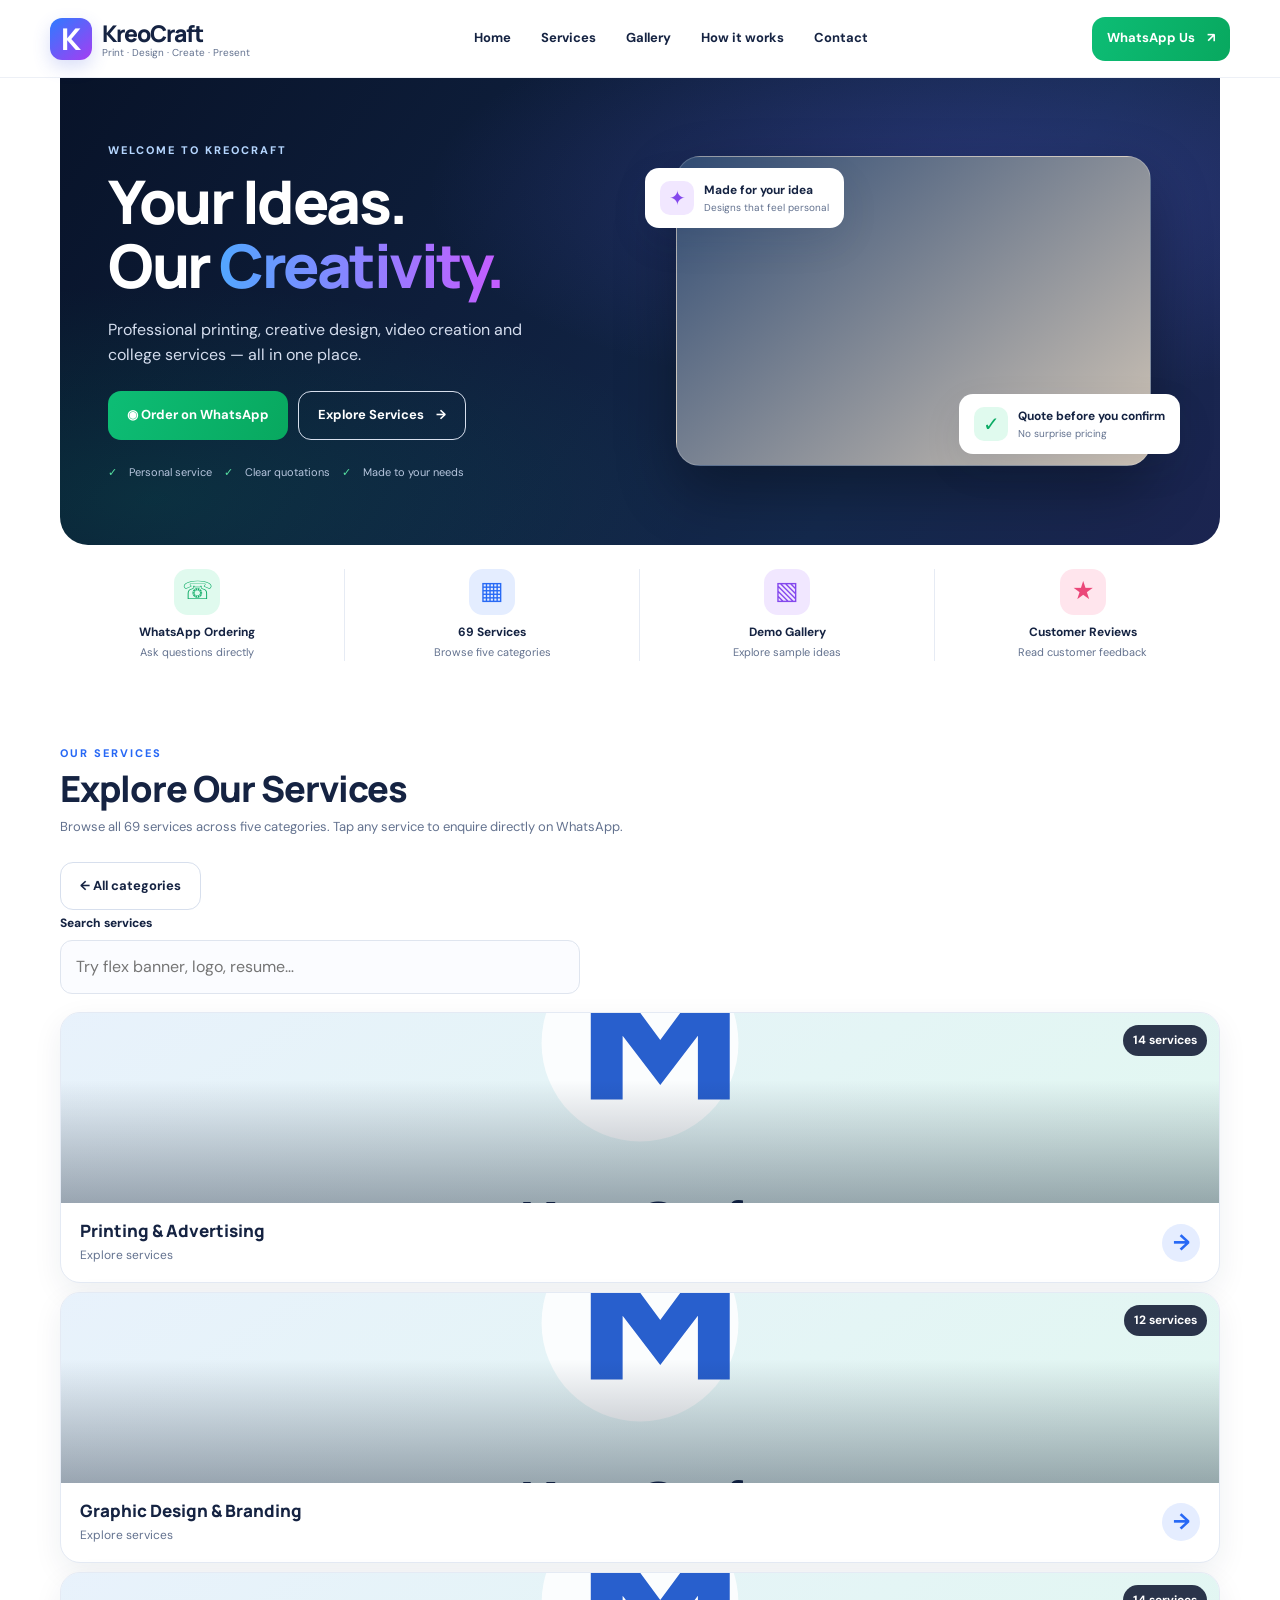
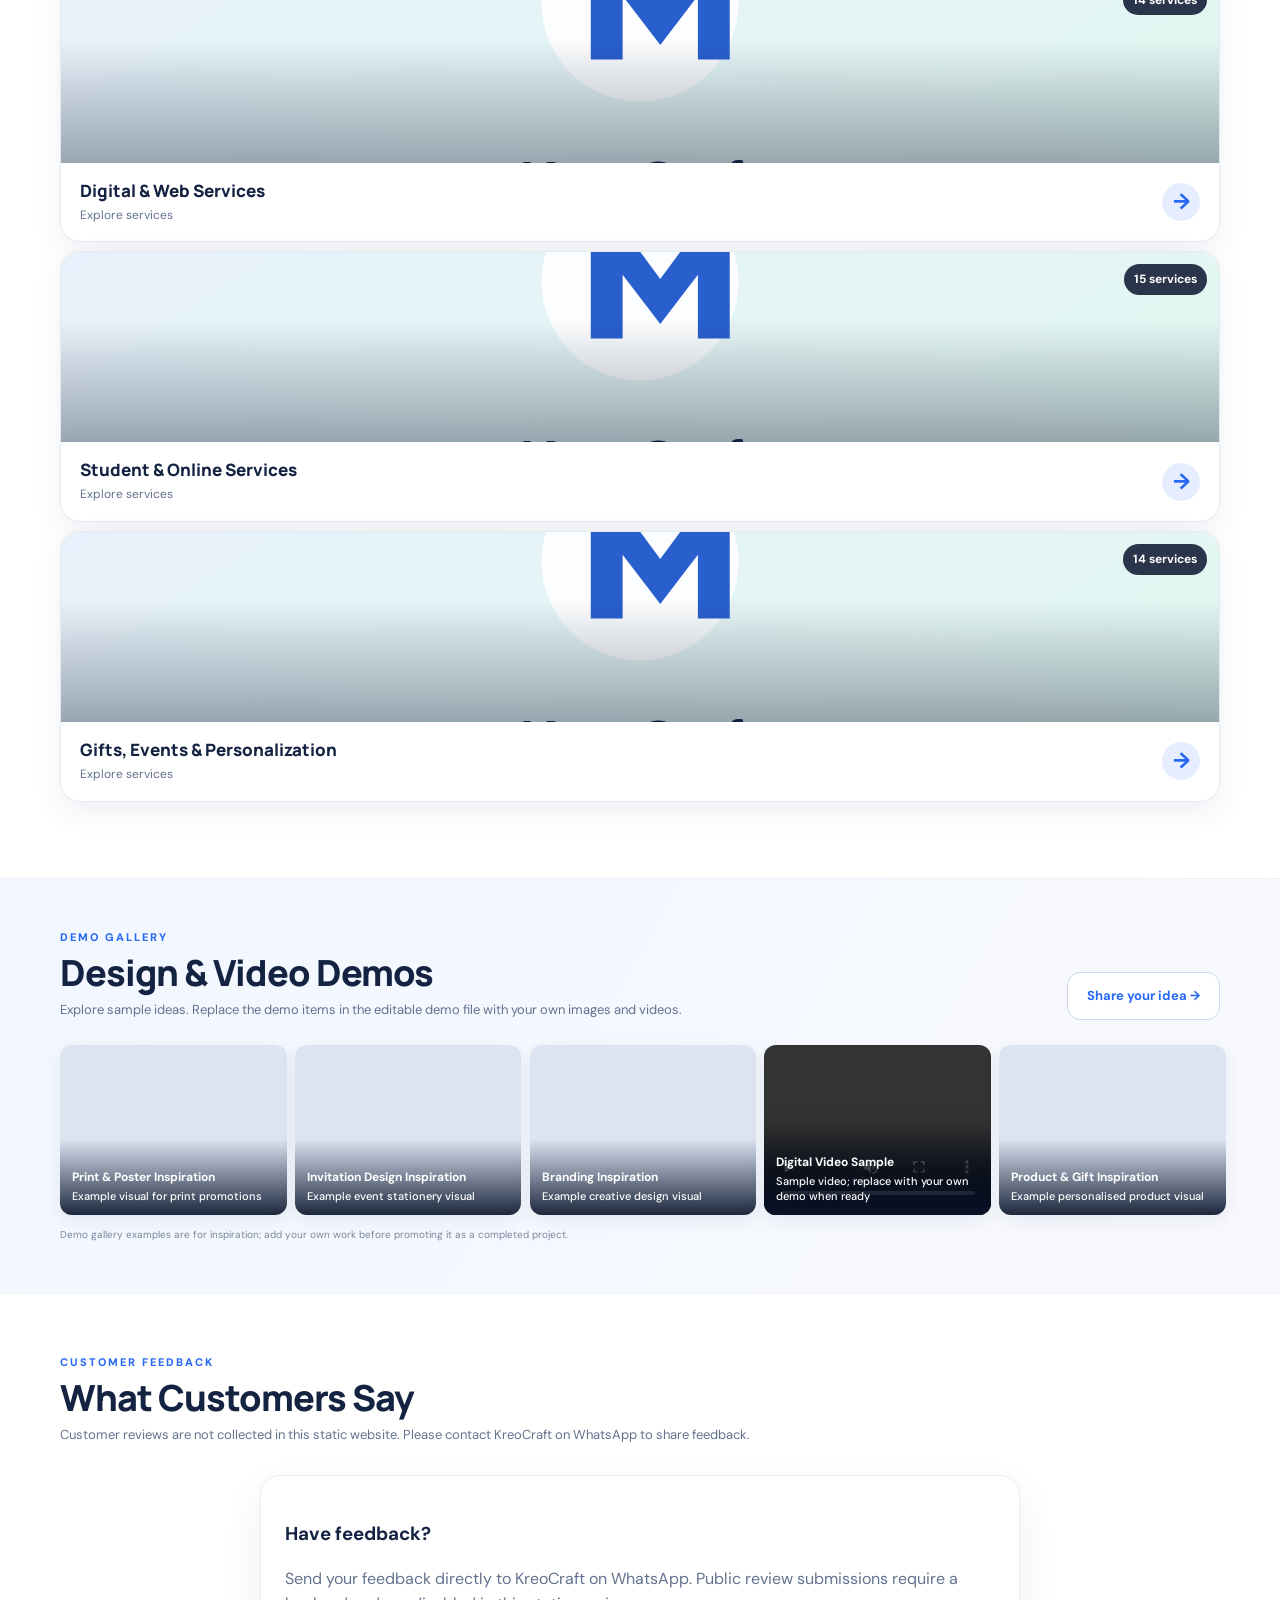
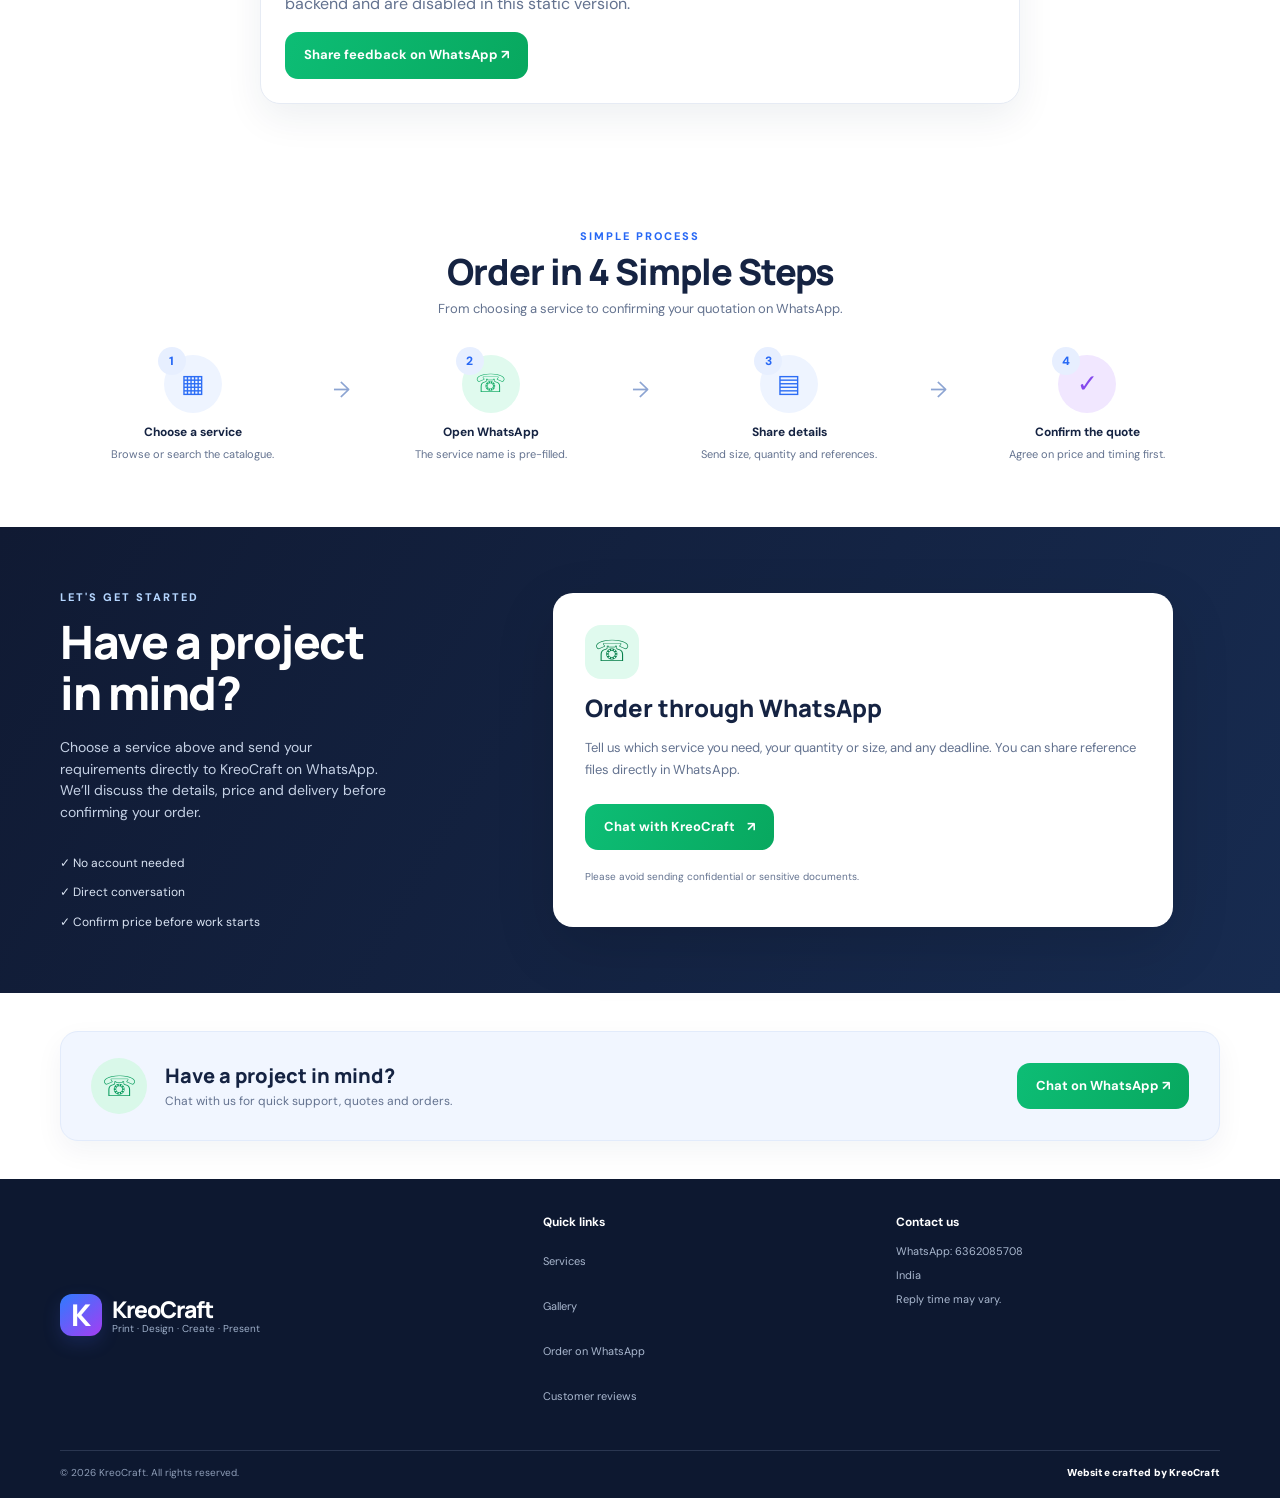
==== index.html @ 9ff2d656 "Add KreoCraft static website" ====
<!doctype html>
<html lang="en">
<head>
  <meta charset="utf-8">
  <meta name="viewport" content="width=device-width, initial-scale=1">
  <meta name="theme-color" content="#101a33">
  <meta name="description" content="KreoCraft — printing, invitation design, college records, binding, presentations and video creation. Request a quotation on WhatsApp.">
  <title>KreoCraft — Print, Design, Create, Present</title>
  <link rel="preconnect" href="https://images.unsplash.com">
  <link rel="stylesheet" href="css/styles.css">
</head>
<body>
  <header class="site-header">
    <a class="brand" href="#home" aria-label="KreoCraft home">
      <span class="brand-mark">K</span><span><strong>KreoCraft</strong><small>Print · Design · Create · Present</small></span>
    </a>
    <button class="menu-toggle" id="menuToggle" aria-label="Toggle navigation">☰</button>
    <nav id="mainNav">
      <a href="#home">Home</a><a href="#services">Services</a><a href="#gallery">Gallery</a><a href="#how">How it works</a><a href="#contact">Contact</a>
    </nav>
    <a class="button button-green header-cta" data-whatsapp href="#">WhatsApp Us <span>↗</span></a>
  </header>

  <main>
    <section class="hero section-wrap" id="home">
      <div class="hero-copy">
        <span class="eyebrow">WELCOME TO KREOCRAFT</span>
        <h1>Your Ideas.<br>Our <span class="gradient-text">Creativity.</span></h1>
        <p>Professional printing, creative design, video creation and college services — all in one place.</p>
        <div class="hero-actions">
          <a class="button button-green" data-whatsapp href="#">◉ Order on WhatsApp</a>
          <a class="button button-outline" href="#services">Explore Services <span>→</span></a>
        </div>
        <div class="hero-proof"><span>✓</span> Personal service <span>✓</span> Clear quotations <span>✓</span> Made to your needs</div>
      </div>
      <div class="hero-visual">
        <div class="hero-image-main"><img src="https://images.unsplash.com/photo-1562654501-a0ccc0fc3fb1?auto=format&fit=crop&w=1100&q=85" alt="Printed marketing materials" onerror="this.style.display='none'"></div>
        <div class="floating-card floating-top"><span class="mini-icon purple">✦</span><span><strong>Made for your idea</strong><small>Designs that feel personal</small></span></div>
        <div class="floating-card floating-bottom"><span class="mini-icon green">✓</span><span><strong>Quote before you confirm</strong><small>No surprise pricing</small></span></div>
      </div>
    </section>

    <section class="feature-strip">
      <a href="#order"><span class="feature-icon green">☏</span><strong>WhatsApp Ordering</strong><small>Ask questions directly</small></a>
      <a href="#services"><span class="feature-icon blue">▦</span><strong>69 Services</strong><small>Browse five categories</small></a>
      <a href="#gallery"><span class="feature-icon purple">▧</span><strong>Demo Gallery</strong><small>Explore sample ideas</small></a>
      <a href="#reviews"><span class="feature-icon pink">★</span><strong>Customer Reviews</strong><small>Read customer feedback</small></a>
    </section>

    <section class="section section-wrap" id="services">
      <div class="section-heading">
        <div><span class="eyebrow blue-text">OUR SERVICES</span><h2>Explore Our Services</h2><p>Browse all 69 services across five categories. Tap any service to enquire directly on WhatsApp.</p></div>
      </div>
      <div class="catalogue-tools">
        <label class="catalogue-search-label" for="catalogueSearch">Search services</label>
        <input id="catalogueSearch" class="catalogue-search" type="search" placeholder="Try flex banner, logo, resume…" autocomplete="off">
      </div>
      <div id="catalogueCategories" class="catalogue-categories" aria-label="Filter by category"></div>
      <p id="catalogueCount" class="catalogue-count" aria-live="polite"></p>
      <div class="service-grid" id="serviceGrid"><p class="muted">Loading services…</p></div>
    </section>

    <section class="gallery-section" id="gallery">
      <div class="section section-wrap">
        <div class="section-heading">
          <div><span class="eyebrow blue-text">DEMO GALLERY</span><h2>Design & Video Demos</h2><p>Explore sample ideas. Replace the demo items in the editable demo file with your own images and videos.</p></div>
          <a class="button button-light" href="#contact">Share your idea →</a>
        </div>
        <div class="gallery-grid" id="dynamicGallery"><p class="muted">Loading portfolio…</p></div>
        <p class="gallery-note" id="galleryNote">Demo gallery examples are for inspiration; add your own work before promoting it as a completed project.</p>
      </div>
    </section>

    <section class="section section-wrap" id="reviews"><div class="section-heading"><div><span class="eyebrow blue-text">CUSTOMER FEEDBACK</span><h2>What Customers Say</h2><p>Customer reviews are not collected in this static website. Please contact KreoCraft on WhatsApp to share feedback.</p></div></div><div class="panel" style="max-width:760px;margin:30px auto 0;padding:24px"><h3>Have feedback?</h3><p class="muted">Send your feedback directly to KreoCraft on WhatsApp. Public review submissions require a backend and are disabled in this static version.</p><a class="button button-green" data-whatsapp href="#">Share feedback on WhatsApp ↗</a></div></section>

    <section class="section section-wrap" id="how">
      <div class="center-heading"><span class="eyebrow blue-text">SIMPLE PROCESS</span><h2>Order in 4 Simple Steps</h2><p>From choosing a service to confirming your quotation on WhatsApp.</p></div>
      <div class="steps-grid">
        <div class="step"><span>1</span><div class="step-icon">▦</div><h3>Choose a service</h3><p>Browse or search the catalogue.</p></div>
        <div class="step-arrow">→</div>
        <div class="step"><span>2</span><div class="step-icon green">☏</div><h3>Open WhatsApp</h3><p>The service name is pre-filled.</p></div>
        <div class="step-arrow">→</div>
        <div class="step"><span>3</span><div class="step-icon">▤</div><h3>Share details</h3><p>Send size, quantity and references.</p></div>
        <div class="step-arrow">→</div>
        <div class="step"><span>4</span><div class="step-icon purple">✓</div><h3>Confirm the quote</h3><p>Agree on price and timing first.</p></div>
      </div>
    </section>

    <section class="order-section" id="order">
      <div class="section section-wrap order-layout whatsapp-first-layout">
        <div class="order-intro"><span class="eyebrow">LET'S GET STARTED</span><h2>Have a project<br>in mind?</h2><p>Choose a service above and send your requirements directly to KreoCraft on WhatsApp. We’ll discuss the details, price and delivery before confirming your order.</p><div class="order-points"><span>✓ No account needed</span><span>✓ Direct conversation</span><span>✓ Confirm price before work starts</span></div></div>
        <div class="whatsapp-order-panel"><div class="whatsapp-order-icon">☏</div><h3>Order through WhatsApp</h3><p>Tell us which service you need, your quantity or size, and any deadline. You can share reference files directly in WhatsApp.</p><a class="button button-green" data-whatsapp href="#">Chat with KreoCraft <span>↗</span></a><p class="small-note">Please avoid sending confidential or sensitive documents.</p></div>
      </div>
    </section>

    <section class="contact-banner section-wrap" id="contact">
      <div class="contact-mark">☏</div><div><h2>Have a project in mind?</h2><p>Chat with us for quick support, quotes and orders.</p></div><a class="button button-green" data-whatsapp href="#">Chat on WhatsApp ↗</a>
    </section>
  </main>

  <footer class="site-footer">
    <div class="footer-main section-wrap">
      <a class="brand brand-footer" href="#home"><span class="brand-mark">K</span><span><strong>KreoCraft</strong><small>Print · Design · Create · Present</small></span></a>
      <div><strong>Quick links</strong><a href="#services">Services</a><a href="#gallery">Gallery</a><a href="#order">Order on WhatsApp</a><a href="#reviews">Customer reviews</a></div>
      <div><strong>Contact us</strong><span>WhatsApp: <span id="footerPhone">6362085708</span></span><span>India</span><span>Reply time may vary.</span></div>
    </div>
    <div class="footer-bottom section-wrap"><span>© <span id="year"></span> KreoCraft. All rights reserved.</span><strong class="crafted-brand">Website crafted by KreoCraft</strong></div>
  </footer>
  <script src="js/catalogue-data.js"></script>
  <script src="js/demo-data.js"></script>
  <script src="js/catalogue.js"></script>
  <script src="js/main.js"></script>
</body>
</html>
---- css/styles.css ----
@import url('https://fonts.googleapis.com/css2?family=DM+Sans:wght@400;500;600;700&family=Manrope:wght@400;500;600;700;800&display=swap');
:root{--navy:#101a33;--navy2:#172747;--ink:#152342;--muted:#63728f;--blue:#2768f5;--line:#e6ebf4;--green:#08b66c;--bg:#f6f8fc;--white:#fff;--radius:20px;--shadow:0 12px 36px rgba(21,40,76,.08)}
*{box-sizing:border-box}html{scroll-behavior:smooth;scroll-padding-top:90px}body{margin:0;font-family:"DM Sans",sans-serif;color:var(--ink);background:#fff;line-height:1.55}img{max-width:100%;display:block}a{color:inherit;text-decoration:none}button,input,textarea,select{font:inherit}.section-wrap{width:min(1180px,calc(100% - 48px));margin-inline:auto}.site-header{height:78px;padding:0 max(24px,calc((100vw - 1180px)/2));display:flex;align-items:center;justify-content:space-between;gap:26px;background:#fff;position:sticky;top:0;z-index:50;border-bottom:1px solid #edf0f6}.brand{display:flex;align-items:center;gap:10px;min-width:max-content}.brand-mark{display:grid;place-items:center;width:42px;height:42px;border-radius:12px;background:linear-gradient(140deg,#2e7bff,#a53df2);font:800 30px Manrope,sans-serif;color:white}.brand strong{display:block;font:800 23px Manrope,sans-serif;letter-spacing:-1px}.brand small{display:block;color:var(--muted);font-size:10px;margin-top:-4px}.site-header nav{display:flex;gap:30px;font-size:13px;font-weight:700}.site-header nav a:hover,.text-link:hover{color:var(--blue)}.menu-toggle{display:none;background:none;border:0;font-size:25px}.button{border:0;border-radius:12px;display:inline-flex;align-items:center;justify-content:center;gap:12px;padding:13px 19px;font-size:13px;font-weight:700;cursor:pointer;transition:transform .18s,box-shadow .18s}.button:hover{transform:translateY(-2px);box-shadow:0 8px 20px #101a331b}.button-green{color:#fff;background:linear-gradient(110deg,#0dbd75,#08a85f)}.button-outline{color:white;border:1px solid #d7dfed;background:transparent}.button-light{border:1px solid #cdd8f0;background:white;color:var(--blue)}.header-cta{padding:10px 15px}.hero{min-height:440px;background:radial-gradient(ellipse at 80% 30%,#253b68 0,transparent 48%),linear-gradient(115deg,#0b162e,#122446);color:white;border-radius:0 0 24px 24px;display:grid;grid-template-columns:1fr 1fr;align-items:center;gap:30px;padding:58px 42px;overflow:hidden}.eyebrow{display:block;font-size:11px;letter-spacing:2px;font-weight:800;color:#b5d6ff;margin-bottom:10px}.hero h1{font:800 clamp(38px,4.7vw,61px)/1.07 Manrope,sans-serif;letter-spacing:-2.5px;margin:0 0 20px}.gradient-text{background:linear-gradient(90deg,#52a7ff,#c65cff);-webkit-background-clip:text;background-clip:text;color:transparent}.hero-copy>p{font-size:16px;color:#d5deef;max-width:460px;margin:0 0 24px}.hero-actions{display:flex;gap:10px;flex-wrap:wrap}.hero-proof{margin-top:24px;color:#b7c6de;font-size:11px;display:flex;gap:12px;flex-wrap:wrap}.hero-proof span{color:#57e2a2}.hero-visual{position:relative;min-height:300px;display:flex;align-items:center;justify-content:center}.hero-image-main{width:92%;height:310px;overflow:hidden;border-radius:24px;transform:rotate(2deg);border:7px solid #ffffff18;box-shadow:0 28px 55px #0005;background:linear-gradient(140deg,#304b73,#d2c6b7)}.hero-image-main img{width:100%;height:100%;object-fit:cover}.floating-card{position:absolute;display:flex;align-items:center;gap:10px;background:white;color:var(--ink);padding:13px 15px;border-radius:14px;box-shadow:var(--shadow);font-size:12px}.floating-card strong,.floating-card small{display:block}.floating-card small{font-size:10px;color:var(--muted)}.floating-top{top:12px;left:-10px}.floating-bottom{bottom:12px;right:-8px}.mini-icon{width:34px;height:34px;border-radius:10px;display:grid;place-items:center;font-size:20px}.purple{background:#f1e7ff;color:#8448ed}.green{background:#e0faee;color:#0aab64}.blue{background:#e4edff;color:#286af5}.pink{background:#ffe5ed;color:#eb4779}.orange{background:#fff0df;color:#e9812c}.feature-strip{width:min(1180px,calc(100% - 48px));margin:0 auto;padding:24px 0;display:grid;grid-template-columns:repeat(5,1fr);gap:0}.feature-strip>a{display:flex;align-items:center;flex-direction:column;text-align:center;padding:0 12px;border-right:1px solid var(--line)}.feature-strip>a:last-child{border:0}.feature-icon{width:46px;height:46px;border-radius:14px;display:grid;place-items:center;font-size:25px;margin-bottom:8px}.feature-icon.green{background:#e0faee}.feature-icon.blue{background:#e4edff}.feature-icon.purple{background:#f1e7ff}.feature-icon.pink{background:#ffe5ed}.feature-icon.orange{background:#fff0df}.feature-strip strong{font-size:12px}.feature-strip small{font-size:11px;color:var(--muted);margin-top:3px}.section{padding-top:60px;padding-bottom:64px}.section-heading{display:flex;justify-content:space-between;align-items:end;gap:20px;margin-bottom:25px}.section-heading h2,.center-heading h2{font:800 clamp(27px,3vw,36px)/1.15 Manrope,sans-serif;letter-spacing:-1px;margin:0 0 7px}.section-heading p,.center-heading p{color:var(--muted);font-size:13px;margin:0}.blue-text{color:var(--blue);margin-bottom:6px}.text-link{font-size:12px;font-weight:800;color:var(--blue);white-space:nowrap;padding-bottom:4px}.service-grid{display:grid;grid-template-columns:repeat(4,1fr);gap:18px}.service-card{border:1px solid #edf0f7;border-radius:16px;overflow:hidden;background:white;box-shadow:0 8px 24px #1b31550a;transition:transform .2s,box-shadow .2s}.service-card:hover{transform:translateY(-4px);box-shadow:var(--shadow)}.service-card>img{height:155px;width:100%;object-fit:cover;background:#e8edf7}.service-card-body{padding:0 17px 18px;position:relative}.round-icon{width:39px;height:39px;border-radius:50%;display:grid;place-items:center;border:4px solid white;margin-top:-20px;position:relative;font-size:18px}.round-icon.green{background:#e0faee}.round-icon.purple{background:#f1e7ff}.round-icon.blue{background:#e4edff}.round-icon.pink{background:#ffe5ed}.service-card h3{font:800 15px Manrope,sans-serif;margin:8px 0}.service-card p{font-size:12px;color:var(--muted);min-height:56px;margin:0 0 10px}.card-link{padding:0;background:none;border:0;color:var(--blue);font-size:12px;font-weight:800;cursor:pointer}.gallery-section{background:linear-gradient(120deg,#f2f7ff,#f8f9fe);border-block:1px solid #edf2fa}.gallery-section .section{padding-top:50px;padding-bottom:50px}.gallery-grid{display:grid;grid-template-columns:repeat(5,1fr);gap:14px}.gallery-grid figure{margin:0;position:relative;height:150px;border-radius:12px;overflow:hidden;background:#dce4f2}.gallery-grid img{width:100%;height:100%;object-fit:cover;transition:transform .3s}.gallery-grid figure:hover img{transform:scale(1.06)}.gallery-grid figcaption{position:absolute;bottom:0;left:0;right:0;color:white;padding:24px 12px 10px;font-size:12px;font-weight:700;background:linear-gradient(transparent,#09142be8)}.gallery-note{font-size:10px;color:#7b879d;margin:12px 0 0}.center-heading{text-align:center;margin-bottom:36px}.steps-grid{display:flex;align-items:flex-start;justify-content:space-between;gap:8px}.step{flex:1;position:relative;text-align:center;padding:0 4px}.step>span{position:absolute;top:-8px;left:calc(50% - 35px);background:#e7efff;color:var(--blue);font-weight:800;font-size:12px;border-radius:50%;width:28px;height:28px;display:grid;place-items:center}.step-icon{margin:0 auto 10px;width:58px;height:58px;border-radius:50%;display:grid;place-items:center;background:#eef4ff;color:#2c6df5;font-size:25px}.step-icon.green{background:#e0faee;color:#08a85f}.step-icon.purple{background:#f1e7ff;color:#8448ed}.step h3{font-size:12px;margin:0 0 4px}.step p{font-size:11px;color:var(--muted);margin:0}.step-arrow{padding-top:18px;color:#8ca4d2;font-size:22px}.order-section{background:linear-gradient(120deg,#101a33,#172b50);color:white}.order-layout{display:grid;grid-template-columns:.8fr 1.2fr;gap:48px;align-items:start;padding-top:62px;padding-bottom:62px}.order-intro{position:sticky;top:110px}.order-intro h2{font:800 clamp(32px,4vw,46px)/1.12 Manrope,sans-serif;letter-spacing:-1.5px;margin:0 0 18px}.order-intro>p{color:#c5d1e5;font-size:14px;max-width:340px}.order-points{display:grid;gap:11px;margin-top:30px;color:#dbe5f4;font-size:12px}.order-points span: first-letter{color:#51e0a0}.quote-form{background:white;color:var(--ink);border-radius:20px;padding:28px;box-shadow:0 20px 60px #0002}.form-title h3{font:800 22px Manrope,sans-serif;margin:0 0 4px}.form-title p{font-size:11px;color:var(--muted);margin:0 0 20px}.form-grid{display:grid;grid-template-columns:1fr 1fr;gap:14px}.form-grid label{display:flex;flex-direction:column;gap:6px;font-size:11px;font-weight:700}.form-grid label.full{grid-column:1/-1}.form-grid input,.form-grid textarea,.form-grid select{width:100%;min-width:0;border:1px solid #dfe5ef;border-radius:9px;padding:11px 12px;background:#fbfcff;color:var(--ink);font-size:12px;outline:none}.form-grid input:focus,.form-grid textarea:focus,.form-grid select:focus{border-color:#5d8eff;box-shadow:0 0 0 3px #2d6cf51a}.form-grid textarea{resize:vertical}.upload-box{border:1px dashed #cbd5e5;border-radius:10px;padding:12px;background:#f9fbff}.upload-box input{border:0;padding:6px 0;background:transparent}.upload-box small,.file-name{font-size:10px;color:var(--muted);font-weight:400}.form-privacy{font-size:10px;color:#77849a;margin:14px 0}.form-message{font-size:12px;margin:8px 0;color:#b42318}.form-message.success{color:#07804b}.submit-button{width:100%;margin-top:4px}.contact-banner{display:flex;align-items:center;gap:18px;margin-top:38px;margin-bottom:38px;padding:26px 30px;background:#f1f6ff;border:1px solid #e2ebfb;border-radius:18px}.contact-mark{width:56px;height:56px;border-radius:50%;display:grid;place-items:center;background:#d9f8e9;color:#079b5c;font-size:28px}.contact-banner>div:nth-child(2){flex:1}.contact-banner h2{font:800 20px Manrope,sans-serif;margin:0 0 3px}.contact-banner p{font-size:12px;color:var(--muted);margin:0}.site-footer{background:#0d1830;color:#dce5f5}.footer-main{padding:34px 0;display:grid;grid-template-columns:1.4fr 1fr 1fr;gap:30px}.brand-footer strong{color:white}.brand-footer small{color:#9fb0ca}.footer-main>div{display:flex;flex-direction:column;gap:7px;font-size:11px;color:#aab8cf}.footer-main>div strong{font-size:12px;color:white;margin-bottom:4px}.footer-main a:hover{color:white}.footer-bottom{border-top:1px solid #2a3650;padding:14px 0 18px;display:flex;justify-content:space-between;gap:20px;font-size:10px;color:#8e9db7}
/* tracking and admin pages */
.subpage{min-height:100vh;background:var(--bg)}.subpage-header{background:var(--navy);color:white;padding:22px 0}.subpage-header .section-wrap{display:flex;align-items:center;justify-content:space-between;gap:20px}.subpage-main{padding:48px 0}.panel{background:white;border:1px solid var(--line);border-radius:16px;padding:24px;box-shadow:var(--shadow)}.panel h1,.panel h2{font-family:Manrope,sans-serif;margin-top:0}.narrow{max-width:680px;margin-inline:auto}.status-pill{display:inline-block;border-radius:99px;background:#e8efff;color:#265dd5;padding:5px 10px;font-size:11px;font-weight:800}.result-grid{display:grid;grid-template-columns:1fr 1fr;gap:12px;margin-top:20px}.result-item{background:#f7f9fd;border-radius:10px;padding:13px}.result-item small{display:block;color:var(--muted);font-size:10px}.result-item strong{font-size:13px;overflow-wrap:anywhere}.admin-layout{display:grid;grid-template-columns:1fr;gap:20px}.admin-login{max-width:440px;margin:50px auto}.admin-toolbar{display:flex;justify-content:space-between;align-items:center;gap:12px;flex-wrap:wrap}.table-wrap{overflow:auto}table{border-collapse:collapse;width:100%;min-width:850px;font-size:12px}th,td{text-align:left;border-bottom:1px solid var(--line);padding:12px 10px;vertical-align:top}th{background:#f8faff;font-size:10px;text-transform:uppercase;letter-spacing:.5px;color:#5c6a83}td input,td select,td textarea{width:100%;min-width:110px;padding:7px;border:1px solid var(--line);border-radius:7px;font-size:11px}td .button{padding:7px 10px;font-size:10px}.muted{color:var(--muted)}.error-text{color:#b42318;font-size:12px}.success-text{color:#07804b;font-size:12px}
@media(max-width:950px){.site-header{padding:0 24px}.site-header nav{gap:15px}.header-cta{display:none}.hero{padding:48px 30px;grid-template-columns:1fr 1fr}.service-grid{grid-template-columns:repeat(2,1fr)}.service-card>img{height:190px}.gallery-grid{grid-template-columns:repeat(3,1fr)}.gallery-grid figure{height:160px}.order-layout{gap:25px}.steps-grid{flex-wrap:wrap}.step{min-width:28%;margin-bottom:18px}.step-arrow{display:none}}
@media(max-width:650px){.section-wrap,.feature-strip{width:min(100% - 32px,520px)}.site-header{height:68px;padding:0 16px;gap:12px}.brand-mark{width:36px;height:36px;font-size:25px}.brand strong{font-size:20px}.brand small{font-size:9px}.menu-toggle{display:block;margin-left:auto;color:var(--ink)}.site-header nav{display:none;position:absolute;top:68px;left:0;right:0;background:white;box-shadow:0 12px 20px #14233b12;padding:18px 22px;flex-direction:column;gap:16px}.site-header nav.open{display:flex}.hero{width:100%;border-radius:0;padding:38px 22px 30px;grid-template-columns:1fr;gap:20px}.hero h1{font-size:43px}.hero-copy>p{font-size:14px}.hero-visual{min-height:240px}.hero-image-main{height:225px;width:94%}.floating-top{left:-3px;top:2px}.floating-bottom{right:-2px;bottom:0}.floating-card{padding:9px 11px}.feature-strip{grid-template-columns:repeat(2,1fr);gap:18px 0;padding:24px 0}.feature-strip>a{border:0;padding:0 5px}.feature-strip>a:last-child{grid-column:1/-1}.section{padding-top:42px;padding-bottom:44px}.section-heading{align-items:flex-start}.section-heading h2,.center-heading h2{font-size:28px}.section-heading .button,.section-heading .text-link{font-size:10px;padding:9px}.service-grid{grid-template-columns:1fr 1fr;gap:11px}.service-card>img{height:125px}.service-card-body{padding:0 12px 14px}.service-card h3{font-size:13px}.service-card p{font-size:11px;min-height:72px}.gallery-section .section{padding:40px 0}.gallery-grid{grid-template-columns:repeat(2,1fr);gap:10px}.gallery-grid figure{height:135px}.gallery-grid figure:last-child{grid-column:1/-1}.steps-grid{display:grid;grid-template-columns:1fr 1fr;gap:22px}.step{min-width:0}.step-arrow{display:none}.center-heading{margin-bottom:25px}.order-layout{grid-template-columns:1fr;padding-top:42px;padding-bottom:42px}.order-intro{position:static}.order-intro h2{font-size:35px}.quote-form{padding:20px 16px}.form-grid{grid-template-columns:1fr;gap:12px}.form-grid label.full{grid-column:auto}.contact-banner{width:calc(100% - 32px);padding:20px;gap:12px;flex-wrap:wrap}.contact-banner h2{font-size:17px}.contact-banner .button{width:100%}.contact-mark{width:44px;height:44px}.footer-main{grid-template-columns:1fr 1fr;gap:24px}.footer-main .brand{grid-column:1/-1}.footer-bottom{flex-direction:column;gap:5px}.result-grid{grid-template-columns:1fr}.subpage-main{padding:25px 0}.panel{padding:18px}}

/* Dynamic service builder */
.service-placeholder{height:190px;display:grid;place-items:center;background:linear-gradient(135deg,#eaf0ff,#e0faee);color:#2c6df5;font-weight:800;font-size:24px}.service-price{font-weight:800;color:#087f50!important}.custom-field-row input,.custom-field-row select{width:100%;min-width:0;border:1px solid var(--line);border-radius:8px;padding:9px;background:#fbfcff;color:var(--ink);font-size:12px}.custom-field-row label{display:flex;flex-direction:column;gap:5px;font-size:11px;font-weight:700}.custom-field-row label input[type=checkbox]{width:auto}
@media(max-width:850px){#servicesPanel .admin-layout{grid-template-columns:1fr!important}}

/* KreoCraft mobile-first visual polish (overrides) */
:root{--radius:18px;--shadow:0 14px 38px rgba(21,40,76,.09)}
html{scroll-padding-top:78px;-webkit-text-size-adjust:100%}
body{overflow-x:hidden;-webkit-font-smoothing:antialiased;text-rendering:optimizeLegibility}
button,a,input,textarea,select{-webkit-tap-highlight-color:transparent}
button,a{touch-action:manipulation}
:focus-visible{outline:3px solid #79a7ff;outline-offset:3px}
.section-wrap{width:min(1160px,calc(100% - 40px))}
.site-header{backdrop-filter:saturate(150%) blur(14px);background:rgba(255,255,255,.94)}
.brand-mark{box-shadow:0 7px 18px rgba(67,91,220,.2)}
.hero{border-radius:0 0 28px 28px;background:radial-gradient(ellipse at 78% 25%,rgba(89,91,220,.32),transparent 42%),radial-gradient(ellipse at 8% 90%,rgba(0,188,128,.13),transparent 36%),linear-gradient(125deg,#081329,#14294d 72%,#1b2450)}
.hero-image-main{transform:none;border:1px solid #ffffff30;box-shadow:0 25px 60px #0005}
.button{min-height:44px;border-radius:13px}
.service-card,.panel,.quote-form{box-shadow:0 8px 28px rgba(21,40,76,.055)}
.service-card{height:100%;display:flex;flex-direction:column}
.service-card-body{display:flex;flex:1;flex-direction:column;align-items:flex-start}
.service-card p{flex:1}
.gallery-grid figure{box-shadow:0 6px 18px #12264a12}
#reviews .panel{box-shadow:0 14px 38px rgba(21,40,76,.07);border-radius:20px}
#reviewsGrid .service-card{padding:18px}
#publicReviewForm input,#publicReviewForm select,#publicReviewForm textarea{font-size:16px;min-height:46px}
#publicReviewForm textarea{min-height:120px}
.form-grid input,.form-grid textarea,.form-grid select{font-size:16px;min-height:46px}
.form-grid textarea{min-height:100px}
.contact-banner{box-shadow:0 10px 28px rgba(21,40,76,.05)}
.site-footer a,.site-header nav a{min-height:38px;display:inline-flex;align-items:center}
.admin-tabs .button{min-height:44px}
@media(min-width:651px){.section-wrap{width:min(1160px,calc(100% - 56px))}.hero{padding:64px 48px}.service-card>img{height:175px}}
@media(max-width:650px){
  .section-wrap,.feature-strip{width:calc(100% - 32px)}
  .site-header{height:64px;padding:0 16px;gap:10px}
  .site-header nav{top:64px;padding:12px 16px 18px;gap:4px;border-bottom:1px solid var(--line)}
  .site-header nav a{padding:10px 8px;border-radius:10px;font-size:14px}
  .site-header nav a:active{background:#f2f6ff}
  .hero{padding:34px 18px 26px;gap:18px;border-radius:0 0 22px 22px}
  .hero h1{font-size:clamp(34px,10vw,43px);letter-spacing:-1.8px;line-height:1.08}
  .hero-copy>p{font-size:15px;line-height:1.65}
  .hero-actions{display:grid;grid-template-columns:1fr;gap:10px}
  .hero-actions .button{width:100%;min-height:48px}
  .hero-proof{gap:8px;font-size:11px;line-height:1.7}
  .hero-visual{min-height:210px;margin:0 2px}
  .hero-image-main{height:215px;width:100%;border-radius:18px}
  .floating-card{font-size:11px;max-width:72%;padding:8px 10px}
  .floating-top{top:-4px;left:-4px}.floating-bottom{bottom:-4px;right:-4px}
  .feature-strip{gap:18px 8px;padding:24px 0}
  .feature-strip>a{padding:0 4px}
  .feature-strip strong{font-size:12px;line-height:1.4}
  .feature-strip small{font-size:11px;line-height:1.45}
  .section{padding-top:38px;padding-bottom:40px}
  .section-heading{align-items:flex-start;gap:12px;margin-bottom:20px}
  .section-heading h2,.center-heading h2{font-size:clamp(25px,7vw,30px);line-height:1.18}
  .section-heading p,.center-heading p{font-size:13px;line-height:1.6}
  .section-heading>.text-link{white-space:normal;flex-shrink:0}
  .service-grid{grid-template-columns:1fr 1fr;gap:12px}
  .service-card{border-radius:15px;min-width:0}
  .service-card>img{height:clamp(108px,32vw,145px)}
  .service-card-body{padding:0 11px 13px}
  .service-card h3{font-size:13px;line-height:1.35;overflow-wrap:anywhere}
  .service-card p{font-size:11px;line-height:1.55;min-height:0;margin-bottom:12px}
  .card-link{font-size:12px;min-height:36px}
  .gallery-section .section{padding:36px 0}
  .gallery-grid{grid-template-columns:repeat(2,minmax(0,1fr));gap:10px}
  .gallery-grid figure{height:clamp(120px,38vw,160px);border-radius:12px}
  .gallery-grid figcaption{font-size:11px;line-height:1.35;padding:22px 9px 9px}
  .steps-grid{grid-template-columns:1fr 1fr;gap:24px 14px}
  .step h3{font-size:13px;line-height:1.4}.step p{font-size:12px;line-height:1.55}
  .order-layout{gap:22px;padding-top:38px;padding-bottom:38px}
  .order-intro h2{font-size:clamp(30px,8vw,36px);line-height:1.13}
  .order-intro>p{font-size:14px;line-height:1.65}
  .quote-form{padding:20px 15px;border-radius:17px}
  .form-title h3{font-size:21px}.form-title p{font-size:12px;line-height:1.55}
  .form-grid{grid-template-columns:minmax(0,1fr);gap:13px}
  .form-grid label,.custom-field-row label{font-size:12px;line-height:1.4}
  .form-grid label.full{grid-column:1}
  .form-grid input,.form-grid textarea,.form-grid select{width:100%;font-size:16px;min-height:48px;border-radius:11px;padding:12px}
  .upload-box input{min-height:40px;padding:8px 0}
  .submit-button{min-height:50px;font-size:14px}
  #reviews .panel{padding:18px 14px!important;margin-top:22px!important}
  #reviews .section-heading{display:block}
  #reviewsGrid{grid-template-columns:1fr}
  #publicReviewForm{gap:12px}
  #publicReviewForm .full{grid-column:1}
  #publicReviewForm input[type=checkbox]{min-height:20px;width:20px!important;flex:0 0 20px}
  .contact-banner{margin-top:24px;margin-bottom:28px;padding:18px 16px;gap:12px;border-radius:16px}
  .contact-banner>div:nth-child(2){min-width:0;flex:1}
  .contact-banner h2{font-size:17px;line-height:1.3}.contact-banner p{font-size:12px;line-height:1.55}
  .contact-banner .button{width:100%;min-height:48px}
  .footer-main{grid-template-columns:1fr 1fr;gap:22px 16px;padding:28px 0}
  .footer-main>div{font-size:12px;line-height:1.6;overflow-wrap:anywhere}
  .footer-main>div strong{font-size:13px}
  .footer-bottom{padding:14px 0 20px;font-size:11px;line-height:1.5}
  .subpage-header{padding:16px 0}.subpage-header .section-wrap{align-items:flex-start;flex-direction:column;gap:10px}
  .subpage-main{padding:18px 0 28px}.panel{padding:16px;border-radius:14px}
  .admin-toolbar{align-items:stretch}.admin-toolbar .button{width:100%}
  .admin-tabs{display:grid!important;grid-template-columns:repeat(2,minmax(0,1fr));gap:8px!important}
  .admin-tabs .button{width:100%;padding:10px 7px;font-size:12px;white-space:normal}
  .table-wrap{border-radius:12px}
  table{min-width:760px;font-size:12px}th,td{padding:10px 8px}
  .result-grid{grid-template-columns:1fr}
}
@media(max-width:360px){
  .brand strong{font-size:18px}.brand small{font-size:8px}
  .hero h1{font-size:33px}
  .service-grid{grid-template-columns:1fr}
  .service-card>img{height:180px}
  .feature-strip{grid-template-columns:1fr 1fr}
  .footer-main{grid-template-columns:1fr}
  .footer-main .brand{grid-column:auto}
  .admin-tabs{grid-template-columns:1fr 1fr}
}
@media(prefers-reduced-motion:reduce){*,*::before,*::after{scroll-behavior:auto!important;transition:none!important;animation:none!important}}

/* Editable static catalogue and WhatsApp-first ordering */
.catalogue-tools{display:flex;flex-direction:column;gap:7px;max-width:520px;margin:4px 0 18px}
.catalogue-search-label{font-size:12px;font-weight:800;color:var(--ink)}
.catalogue-search{width:100%;border:1px solid #dfe5ef;border-radius:12px;padding:14px 15px;background:#fbfcff;color:var(--ink);font:inherit;outline:none}
.catalogue-search:focus{border-color:#5d8eff;box-shadow:0 0 0 3px #2d6cf51a}
.catalogue-categories{display:flex;gap:9px;flex-wrap:wrap;margin:0 0 12px}
.catalogue-chip{border:1px solid #dce5f3;background:#f7f9fd;color:#31415d;padding:10px 13px;border-radius:999px;font-size:11px;font-weight:800;cursor:pointer;transition:all .15s}
.catalogue-chip:hover,.catalogue-chip.active{background:#14264a;border-color:#14264a;color:#fff}
.catalogue-count{font-size:11px;color:var(--muted);margin:0 0 15px}
.catalogue-card .service-card-body{gap:7px}
.catalogue-card .catalogue-category-label{display:inline-block;color:#2c6df5;background:#edf3ff;border-radius:6px;padding:5px 7px;font-size:9px;font-weight:800;line-height:1.3}
.catalogue-card .service-card-body h3{margin:2px 0 0;min-height:39px}
.catalogue-card .service-card-body p{margin:0;min-height:65px}
.catalogue-card .service-price{font-size:12px;margin:3px 0 7px}
.catalogue-enquire{display:inline-flex;align-items:center;justify-content:center;gap:5px;font-size:11px;padding:10px 12px;margin-top:auto;white-space:normal}
.catalogue-empty{grid-column:1/-1;padding:30px;border:1px dashed #ccd7e8;border-radius:14px;color:var(--ink)}
.catalogue-empty p{color:var(--muted);font-size:12px}
.demo-item video{width:100%;height:100%;object-fit:cover;background:#dce4f2}
.demo-item figcaption small{display:block;margin-top:4px;font-size:9px;font-weight:400;line-height:1.4}
.whatsapp-first-layout{align-items:center}
.whatsapp-order-panel{background:#fff;color:var(--ink);border-radius:20px;padding:32px;max-width:620px;box-shadow:0 20px 60px #0002}
.whatsapp-order-panel h3{font:800 24px Manrope,sans-serif;margin:12px 0 8px}
.whatsapp-order-panel p{font-size:13px;color:var(--muted);line-height:1.7}
.whatsapp-order-icon{width:54px;height:54px;display:grid;place-items:center;border-radius:16px;background:#e0faee;color:#07804b;font-size:29px}
.whatsapp-order-panel .button{margin-top:10px}
.whatsapp-order-panel .small-note{font-size:10px;margin-top:18px}
.crafted-brand{color:#fff;font-weight:900;letter-spacing:.2px}
@media(max-width:650px){.catalogue-categories{gap:7px}.catalogue-chip{padding:9px 10px;font-size:10px}.catalogue-card .service-card-body p{min-height:0}.catalogue-enquire{width:100%}.whatsapp-order-panel{padding:23px 19px}.catalogue-card .service-card-body h3{min-height:0}}
.catalogue-title-link{color:var(--ink)}.catalogue-title-link:hover,.catalogue-detail-link:hover{color:var(--blue)}
.catalogue-detail-link{font-size:10px;font-weight:800;color:var(--blue);margin:0 0 6px}
.catalogue-image-link{display:block;overflow:hidden}
.catalogue-page-main{min-height:60vh}
.dark-outline{color:var(--ink);border-color:#d7dfed}
.service-detail-main{min-height:65vh}
.service-detail-layout{display:grid;grid-template-columns:minmax(0,1fr) minmax(0,1fr);gap:42px;align-items:center;margin-top:22px}
.service-detail-image{border-radius:22px;overflow:hidden;background:#e8edf7;min-height:280px}
.service-detail-image img{width:100%;height:100%;min-height:340px;max-height:520px;object-fit:cover}
.service-detail-copy h1{font:800 clamp(30px,4vw,44px)/1.12 Manrope,sans-serif;letter-spacing:-1px;margin:8px 0 15px}
.service-detail-copy>p{font-size:14px;color:var(--muted);line-height:1.8}
.service-detail-price{font-size:22px;font-weight:900;color:#087f50;margin:18px 0}
.service-detail-note{font-size:11px!important;padding:12px 14px;background:#f5f8fd;border-radius:10px}
.service-detail-copy .button{margin:12px 0}
@media(max-width:650px){.service-detail-layout{grid-template-columns:1fr;gap:24px}.service-detail-image img{min-height:220px;height:240px}.catalogue-page-main .section-heading{flex-direction:column;align-items:flex-start}.catalogue-page-main .section-heading .button{display:none}}
.feature-strip{grid-template-columns:repeat(4,1fr)}
@media(max-width:650px){.feature-strip{grid-template-columns:repeat(2,1fr)}.feature-strip>a:last-child{grid-column:auto}}


/* KreoCraft responsive polish: mobile-first gallery, navigation and content alignment */
.gallery-grid figure {
  height: auto;
  min-height: 170px;
  aspect-ratio: 4 / 3;
  display: flex;
  flex-direction: column;
}
.gallery-grid img,
.gallery-grid video {
  width: 100%;
  height: 100%;
  min-height: 0;
  flex: 1;
  object-fit: cover;
  display: block;
  background: #e8edf7;
}
.gallery-grid figcaption {
  position: absolute;
  bottom: 0;
  left: 0;
  right: 0;
  overflow-wrap: anywhere;
  padding: 30px 12px 11px;
  line-height: 1.4;
}
.gallery-grid figcaption small {
  display: block;
  margin-top: 3px;
  font-size: 11px;
  font-weight: 500;
  line-height: 1.4;
}
.review-card { padding: 22px; min-width: 0; }
.review-stars { color: #e7a928; font-size: 20px; }
button, .button, .catalogue-chip { touch-action: manipulation; }
a:focus-visible, button:focus-visible, input:focus-visible, textarea:focus-visible, select:focus-visible {
  outline: 3px solid #8cb4ff;
  outline-offset: 3px;
}
@media (max-width: 900px) {
  .site-header { gap: 14px; }
  .site-header nav { gap: 16px; }
  .gallery-grid { grid-template-columns: repeat(3, minmax(0, 1fr)); }
}
@media (max-width: 650px) {
  html { scroll-padding-top: 76px; }
  .section-wrap { width: min(100% - 32px, 540px); }
  .site-header {
    min-height: 68px;
    height: auto;
    padding: 10px 16px;
    gap: 10px;
    flex-wrap: wrap;
  }
  .brand { gap: 8px; min-width: 0; }
  .brand-mark { width: 36px; height: 36px; font-size: 25px; border-radius: 10px; }
  .brand strong { font-size: 20px; }
  .brand small { font-size: 9px; letter-spacing: 0; }
  .menu-toggle { display: inline-flex; align-items: center; justify-content: center; width: 42px; height: 42px; border-radius: 10px; cursor: pointer; font-size: 23px; color: var(--ink); }
  .site-header nav {
    display: none;
    order: 4;
    flex: 0 0 100%;
    width: 100%;
    padding: 8px 0 4px;
    gap: 0;
    flex-direction: column;
    align-items: stretch;
  }
  .site-header nav.open { display: flex; }
  .site-header nav a { padding: 12px 8px; border-top: 1px solid var(--line); font-size: 14px; }
  .header-cta { margin-left: auto; padding: 10px 12px; font-size: 11px; white-space: nowrap; }
  .hero { grid-template-columns: minmax(0, 1fr); gap: 28px; padding-top: 32px; padding-bottom: 36px; }
  .hero h1 { font-size: clamp(36px, 10vw, 48px); line-height: 1.08; }
  .hero-copy p { font-size: 15px; }
  .section { padding-top: 38px; padding-bottom: 38px; }
  .section-heading { gap: 14px; align-items: flex-start; }
  .section-heading h2, .center-heading h2 { font-size: clamp(24px, 7vw, 32px); line-height: 1.2; }
  .services-grid, .feature-strip, .steps-grid { gap: 12px; }
  .services-grid { grid-template-columns: repeat(2, minmax(0, 1fr)); }
  .service-card { min-width: 0; }
  .service-card img { max-width: 100%; }
  .gallery-section .section { padding-top: 36px; padding-bottom: 36px; }
  .gallery-grid { grid-template-columns: repeat(2, minmax(0, 1fr)); gap: 10px; }
  .gallery-grid figure { min-height: 130px; border-radius: 12px; }
  .gallery-grid figcaption { font-size: 11px; padding: 26px 9px 9px; }
  .gallery-grid figcaption small { font-size: 10px; }
  .steps-grid { display: grid; grid-template-columns: repeat(2, minmax(0, 1fr)); }
  .step { padding: 12px 4px; }
  .contact-grid, .service-detail-layout { grid-template-columns: minmax(0, 1fr); }
  .form-grid { grid-template-columns: minmax(0, 1fr); }
  input, textarea, select { max-width: 100%; }
  .button, button { min-height: 42px; }
  .catalogue-tools { align-items: stretch; }
  .catalogue-search, .catalogue-search input { width: 100%; min-width: 0; }
  .catalogue-categories { flex-wrap: nowrap; overflow-x: auto; padding: 2px 1px 10px; -webkit-overflow-scrolling: touch; }
  .catalogue-chip { flex: 0 0 auto; min-height: 40px; font-size: 11px; }
  .catalogue-grid { grid-template-columns: repeat(2, minmax(0, 1fr)); gap: 12px; }
  .catalogue-card .service-card-body { padding: 13px; }
  .catalogue-card .service-card-body h3 { font-size: 14px; line-height: 1.35; overflow-wrap: anywhere; }
  .catalogue-card .service-card-body p { font-size: 12px; line-height: 1.5; }
  .catalogue-enquire { min-height: 42px; }
  .service-detail-layout { gap: 18px; }
  .service-detail-image img { height: 230px; min-height: 0; }
  .whatsapp-order-panel { width: 100%; }
  .footer-grid { grid-template-columns: minmax(0, 1fr); gap: 24px; }
}
@media (max-width: 360px) {
  .section-wrap { width: calc(100% - 24px); }
  .header-cta { padding: 9px 10px; font-size: 10px; }
  .brand small { display: none; }
  .services-grid, .catalogue-grid { grid-template-columns: minmax(0, 1fr); }
  .gallery-grid { grid-template-columns: minmax(0, 1fr); }
}



/* KreoCraft catalogue alignment fix: consistent card image and content sizing */
.catalogue-grid {
  display: grid;
  grid-template-columns: repeat(4, minmax(0, 1fr));
  align-items: stretch;
  gap: 18px;
}
.catalogue-card {
  min-width: 0;
  height: 100%;
  display: flex;
  flex-direction: column;
}
.catalogue-card .catalogue-image-link {
  display: block;
  flex: 0 0 170px;
  height: 170px;
  min-height: 170px;
  overflow: hidden;
  background: #e8edf7;
}
.catalogue-card .catalogue-image-link img {
  display: block;
  width: 100%;
  height: 100%;
  min-height: 0;
  max-height: none;
  object-fit: cover;
  object-position: center;
}
.catalogue-card .service-card-body {
  display: flex;
  flex: 1 1 auto;
  flex-direction: column;
  align-items: flex-start;
  gap: 10px;
  min-width: 0;
  padding: 16px;
}
.catalogue-card .catalogue-category-label {
  max-width: 100%;
}
.catalogue-card .service-card-body h3 {
  min-height: 2.7em;
  width: 100%;
  line-height: 1.35;
  overflow-wrap: anywhere;
}
.catalogue-card .service-card-body p {
  min-height: 4.5em;
  width: 100%;
  line-height: 1.55;
  overflow-wrap: anywhere;
}
.catalogue-card .service-price {
  margin-top: auto;
  padding-top: 8px;
}
.catalogue-card .catalogue-detail-link {
  display: inline-block;
  margin: 2px 0 4px;
}
.catalogue-card .catalogue-enquire {
  align-self: flex-start;
  margin-top: 0;
  min-height: 46px;
  max-width: 100%;
}
@media (max-width: 1000px) {
  .catalogue-grid { grid-template-columns: repeat(3, minmax(0, 1fr)); }
}
@media (max-width: 700px) {
  .catalogue-grid { grid-template-columns: repeat(2, minmax(0, 1fr)); gap: 12px; }
  .catalogue-card .catalogue-image-link { flex-basis: 145px; height: 145px; min-height: 145px; }
  .catalogue-card .service-card-body { padding: 12px; gap: 8px; }
  .catalogue-card .service-card-body h3 { font-size: 14px; min-height: 2.7em; }
  .catalogue-card .service-card-body p { font-size: 12px; min-height: 4.5em; }
  .catalogue-card .catalogue-enquire { width: 100%; padding: 10px 8px; font-size: 11px; }
}
@media (max-width: 380px) {
  .catalogue-grid { grid-template-columns: minmax(0, 1fr); }
  .catalogue-card .catalogue-image-link { flex-basis: 190px; height: 190px; min-height: 190px; }
  .catalogue-card .service-card-body h3,
  .catalogue-card .service-card-body p { min-height: 0; }
}


/* Category-first catalogue with large, tappable image banners */
.category-banner-grid{display:grid;grid-template-columns:repeat(2,minmax(0,1fr));gap:20px;margin-top:24px}
.category-banner{display:block;text-align:left;padding:0;border:1px solid #e4eaf4;border-radius:20px;overflow:hidden;background:#fff;color:var(--ink);cursor:pointer;box-shadow:0 10px 30px rgba(21,40,76,.07);transition:transform .2s,box-shadow .2s;width:100%;font:inherit}
.category-banner:hover,.category-banner:focus-visible{transform:translateY(-3px);box-shadow:0 16px 36px rgba(21,40,76,.13);outline:2px solid #2768f5;outline-offset:2px}
.category-banner-image{height:190px;position:relative;display:block;background:#e8edf7;overflow:hidden}
.category-banner-image:after{content:"";position:absolute;inset:35% 0 0;background:linear-gradient(transparent,rgba(9,20,43,.35));pointer-events:none}
.category-banner-image img{width:100%;height:100%;object-fit:cover;transition:transform .3s}
.category-banner:hover .category-banner-image img{transform:scale(1.035)}
.category-banner-count{position:absolute;z-index:1;right:12px;top:12px;padding:6px 10px;border-radius:999px;background:rgba(16,26,51,.88);color:#fff;font-size:12px;font-weight:700}
.category-banner-copy{display:grid;grid-template-columns:1fr auto;align-items:center;gap:4px 12px;padding:17px 19px}
.category-banner-copy strong{font:800 17px/1.3 Manrope,sans-serif;grid-column:1;overflow-wrap:anywhere}
.category-banner-copy>span:not(.category-banner-arrow){font-size:12px;color:var(--muted);grid-column:1}
.category-banner-arrow{grid-column:2;grid-row:1/3;align-self:center;display:grid;place-items:center;width:38px;height:38px;border-radius:50%;background:#e5edff;color:#2768f5;font-size:22px;font-weight:700}
.selected-category-panel{margin-top:8px}
.selected-category-toolbar{display:flex;align-items:center;justify-content:space-between;gap:12px;margin:0 0 16px}
.selected-category-toolbar .button{color:var(--ink);border-color:#d7dfed}
.selected-category-toolbar .catalogue-count{margin:0;text-align:right}
@media(max-width:640px){.category-banner-grid{grid-template-columns:1fr;gap:14px;margin-top:18px}.category-banner-image{height:165px}.category-banner-copy{padding:14px 16px}.category-banner-copy strong{font-size:16px}.selected-category-toolbar{align-items:flex-start;flex-direction:column}.selected-category-toolbar .catalogue-count{text-align:left}.catalogue-page-main{padding-top:30px;padding-bottom:40px}}
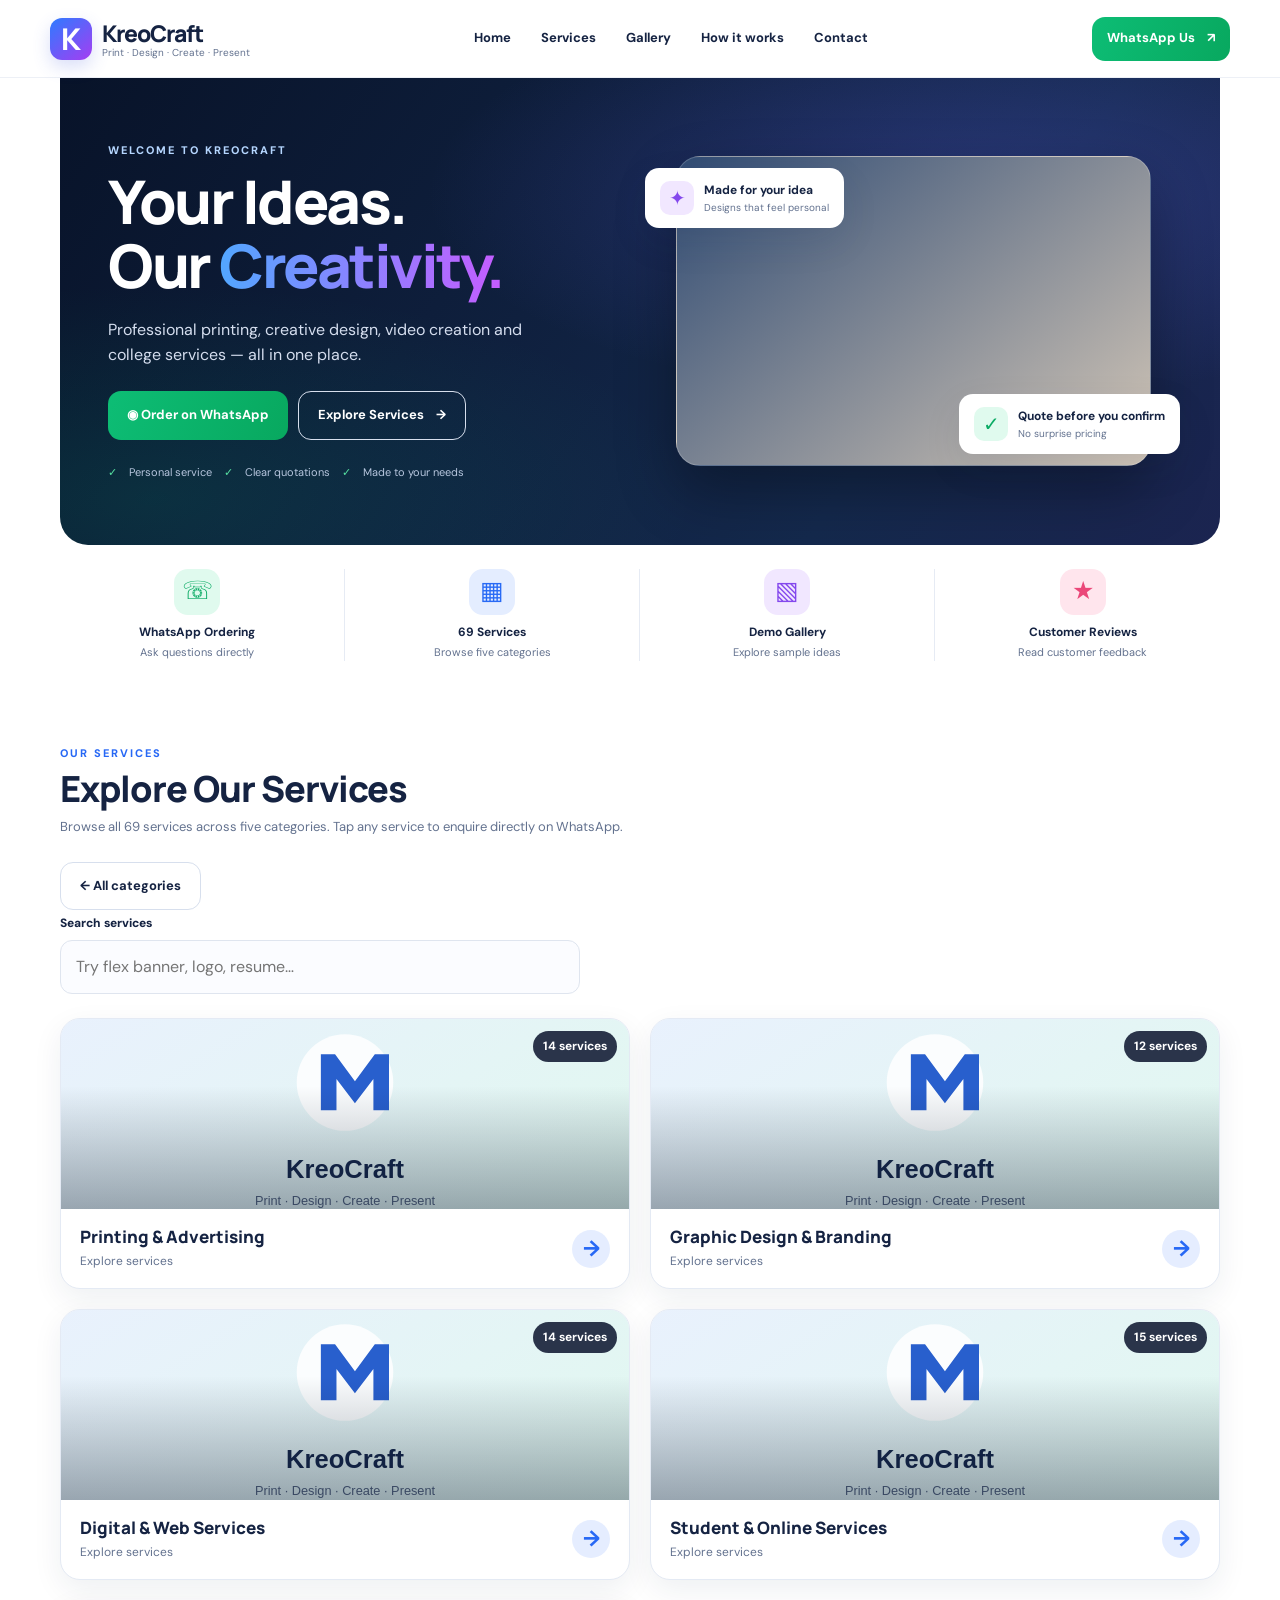
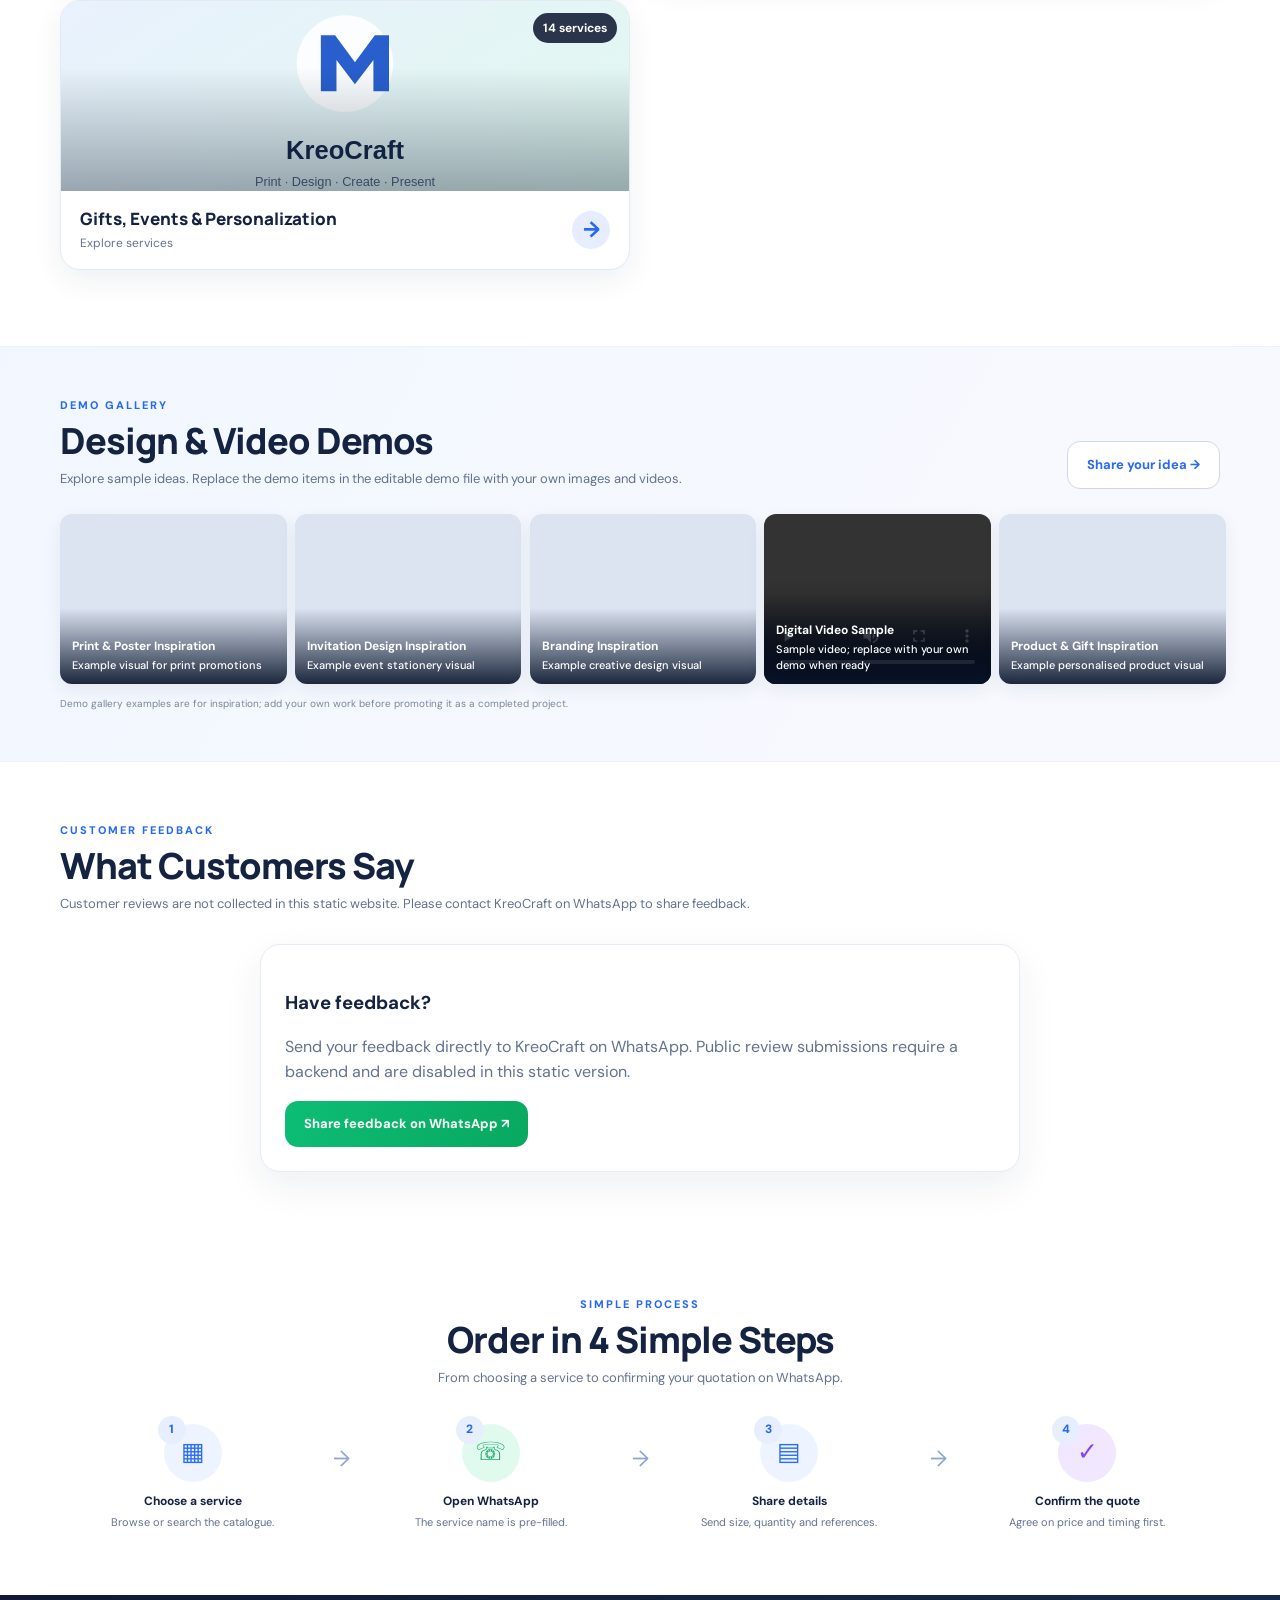
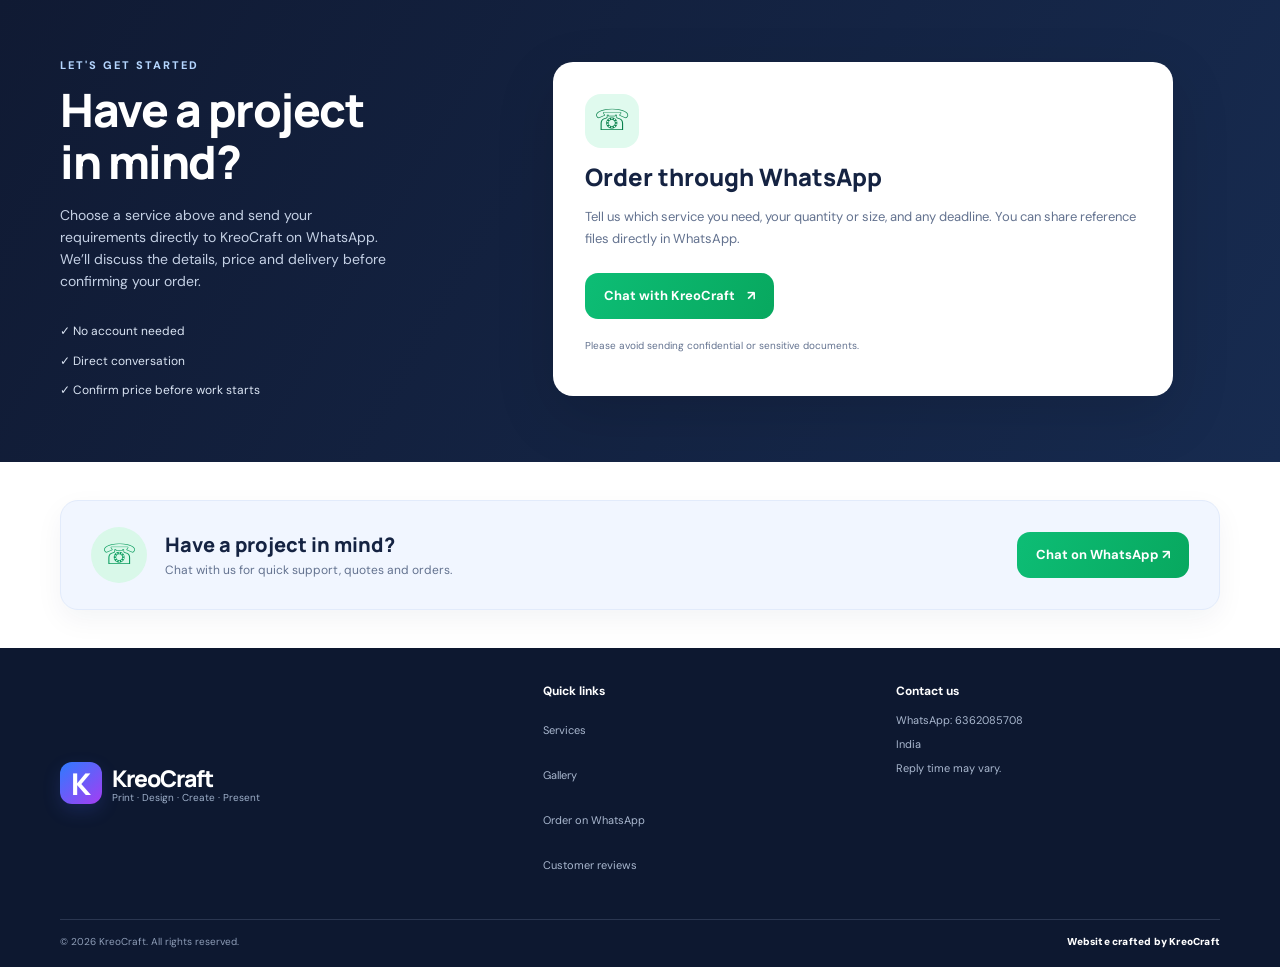
==== commit fc1e8bc2: "Fix mobile category layout and navigatio" ====
--- a/index.html
+++ b/index.html
@@ -55,7 +55,7 @@
         <label class="catalogue-search-label" for="catalogueSearch">Search services</label>
         <input id="catalogueSearch" class="catalogue-search" type="search" placeholder="Try flex banner, logo, resume…" autocomplete="off">
       </div>
-      <div id="catalogueCategories" class="catalogue-categories" aria-label="Filter by category"></div>
+      <div id="catalogueCategories" class="catalogue-categories category-banner-grid" aria-label="Filter by category"></div>
       <p id="catalogueCount" class="catalogue-count" aria-live="polite"></p>
       <div class="service-grid" id="serviceGrid"><p class="muted">Loading services…</p></div>
     </section>
--- a/css/styles.css
+++ b/css/styles.css
@@ -392,4 +392,7 @@
 .selected-category-toolbar{display:flex;align-items:center;justify-content:space-between;gap:12px;margin:0 0 16px}
 .selected-category-toolbar .button{color:var(--ink);border-color:#d7dfed}
 .selected-category-toolbar .catalogue-count{margin:0;text-align:right}
-@media(max-width:640px){.category-banner-grid{grid-template-columns:1fr;gap:14px;margin-top:18px}.category-banner-image{height:165px}.category-banner-copy{padding:14px 16px}.category-banner-copy strong{font-size:16px}.selected-category-toolbar{align-items:flex-start;flex-direction:column}.selected-category-toolbar .catalogue-count{text-align:left}.catalogue-page-main{padding-top:30px;padding-bottom:40px}}
+@media(max-width:640px){.category-banner-grid{grid-template-columns:repeat(2,minmax(0,1fr));gap:12px;margin-top:18px;align-items:stretch}.category-banner{min-width:0;height:100%;display:flex;flex-direction:column}.category-banner-image{height:clamp(115px,34vw,165px);flex:0 0 auto}.category-banner-copy{flex:1;padding:12px;grid-template-columns:minmax(0,1fr) auto;gap:5px 6px}.category-banner-copy strong{font-size:14px;line-height:1.3;overflow-wrap:break-word;word-break:normal}.category-banner-copy>span:not(.category-banner-arrow){font-size:11px}.category-banner-arrow{width:28px;height:28px;font-size:18px}.selected-category-toolbar{align-items:flex-start;flex-direction:column}.selected-category-toolbar .catalogue-count{text-align:left}.catalogue-page-main{padding-top:30px;padding-bottom:40px}}
+
+/* Mobile category banners: stable two-column cards without stretched text */
+@media(max-width:380px){.category-banner-grid{grid-template-columns:repeat(2,minmax(0,1fr));gap:9px}.category-banner-image{height:112px}.category-banner-copy{padding:10px}.category-banner-copy strong{font-size:13px}.category-banner-count{right:7px;top:7px;padding:4px 7px;font-size:10px}}
